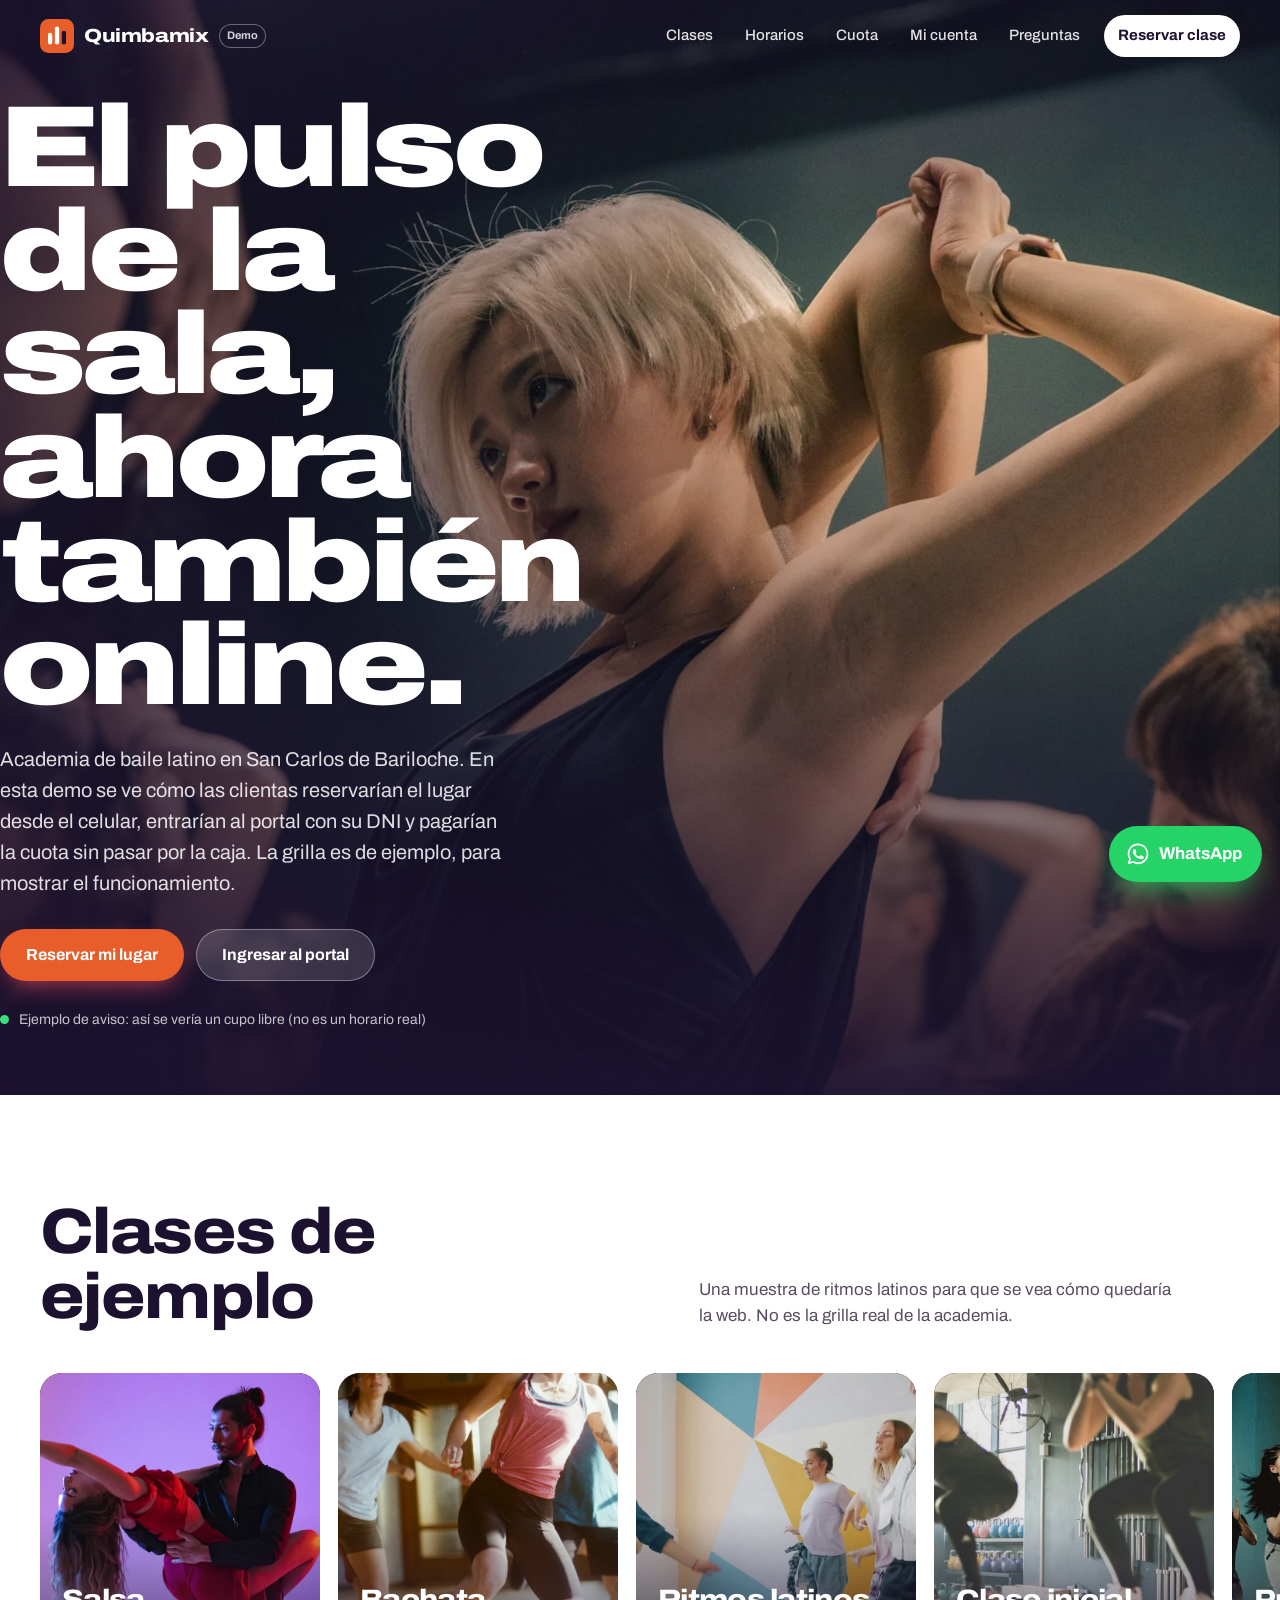
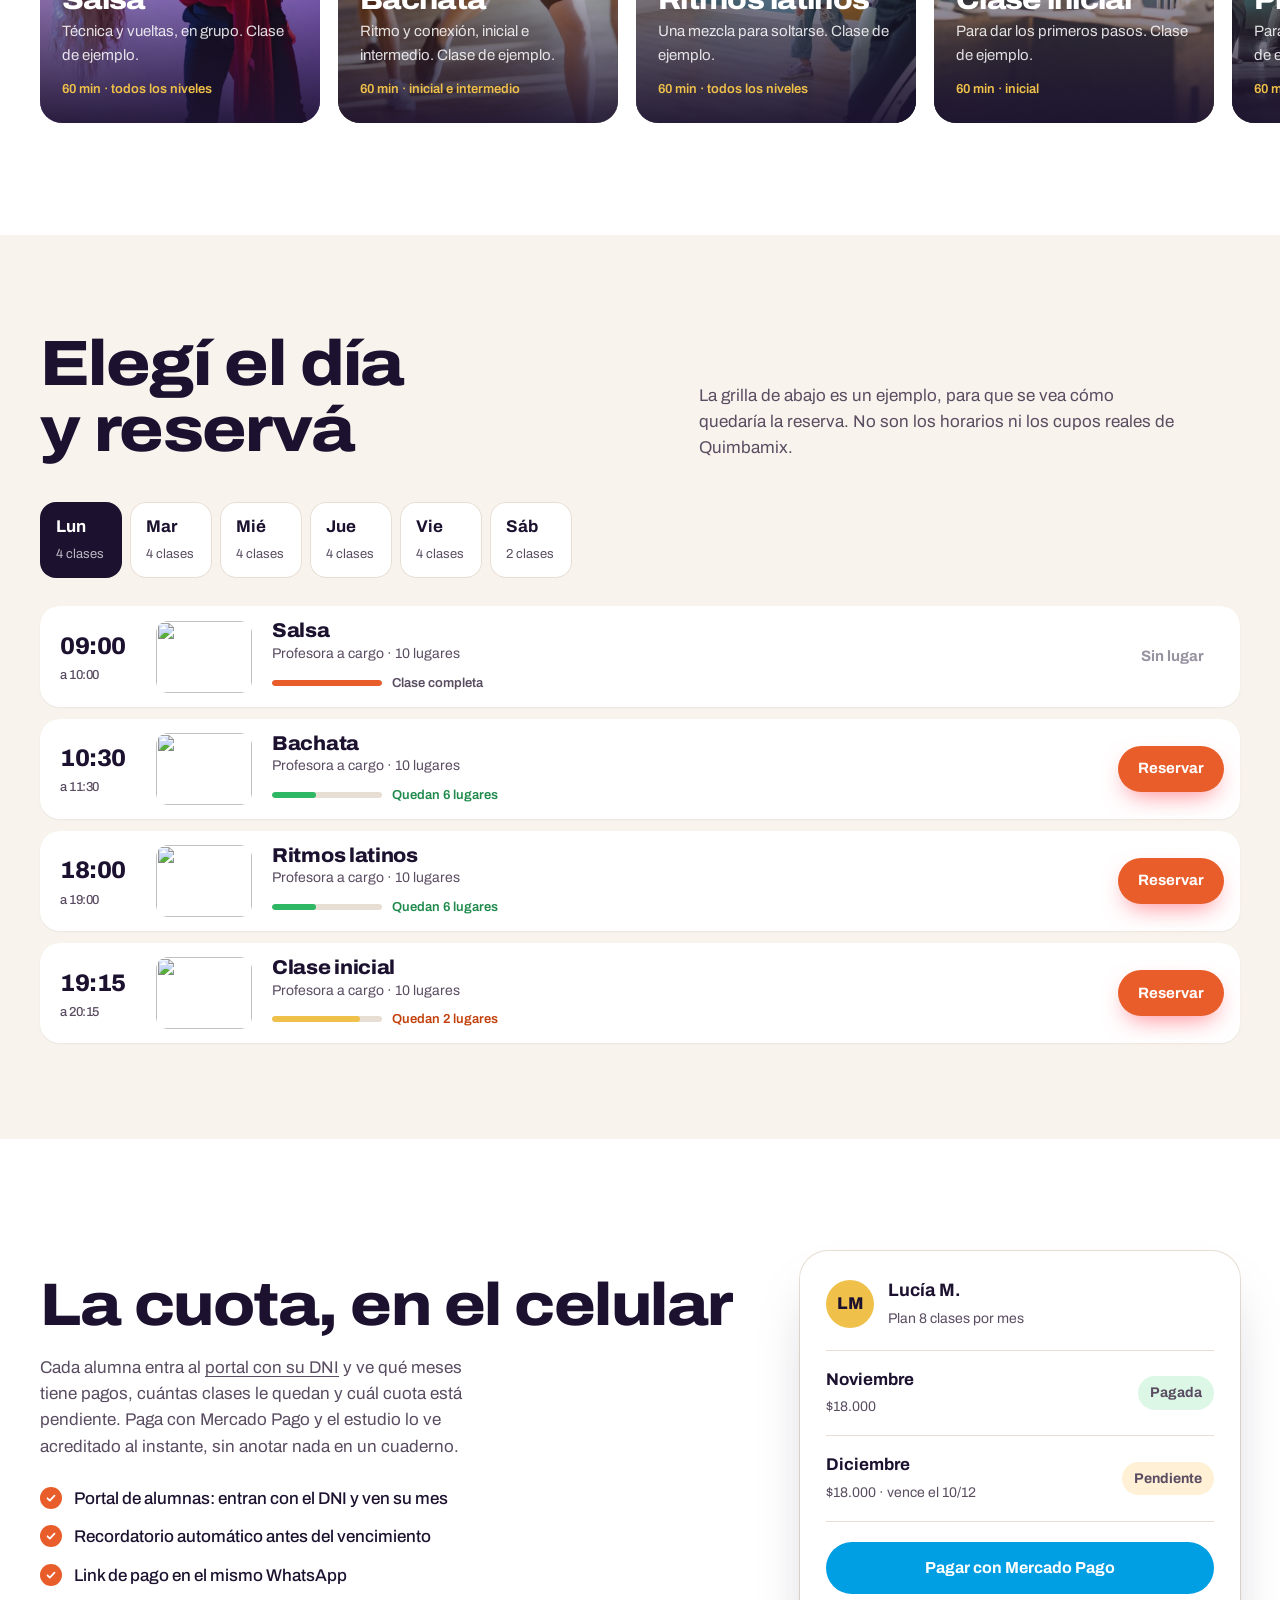
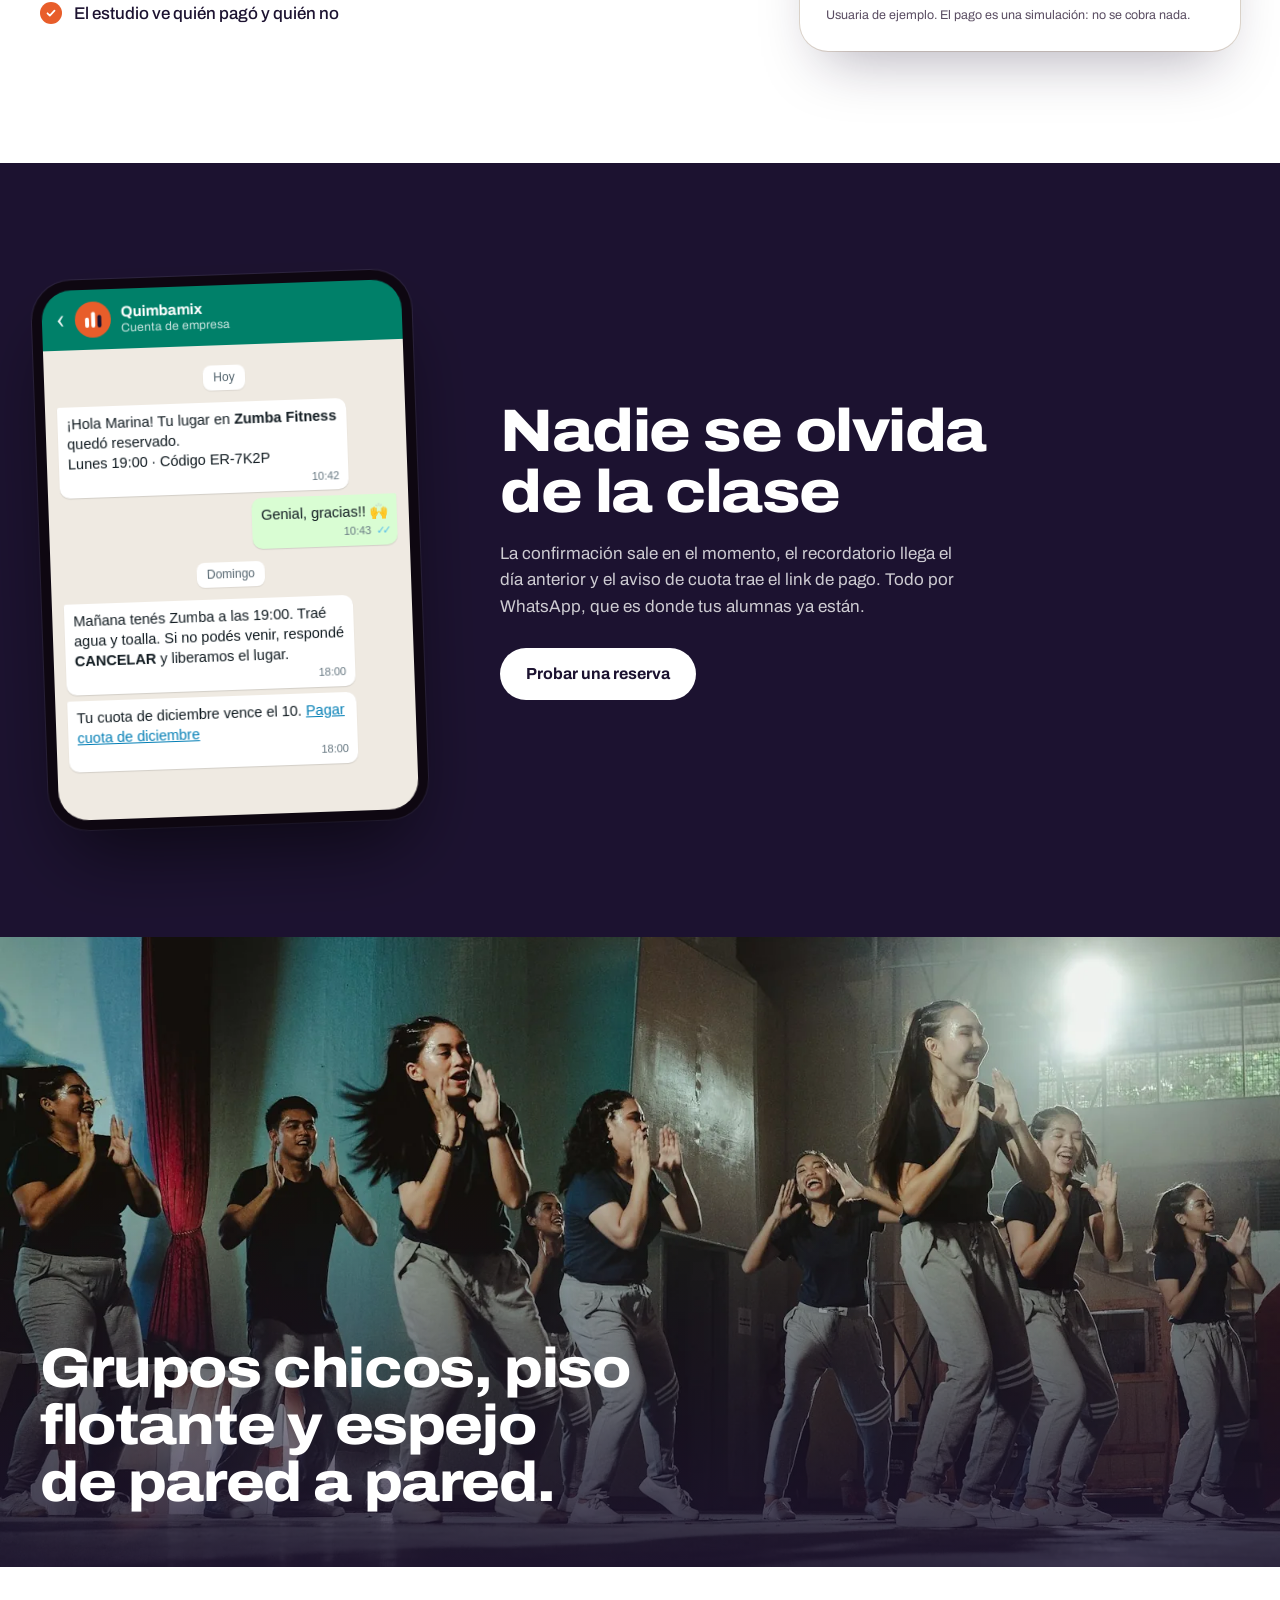
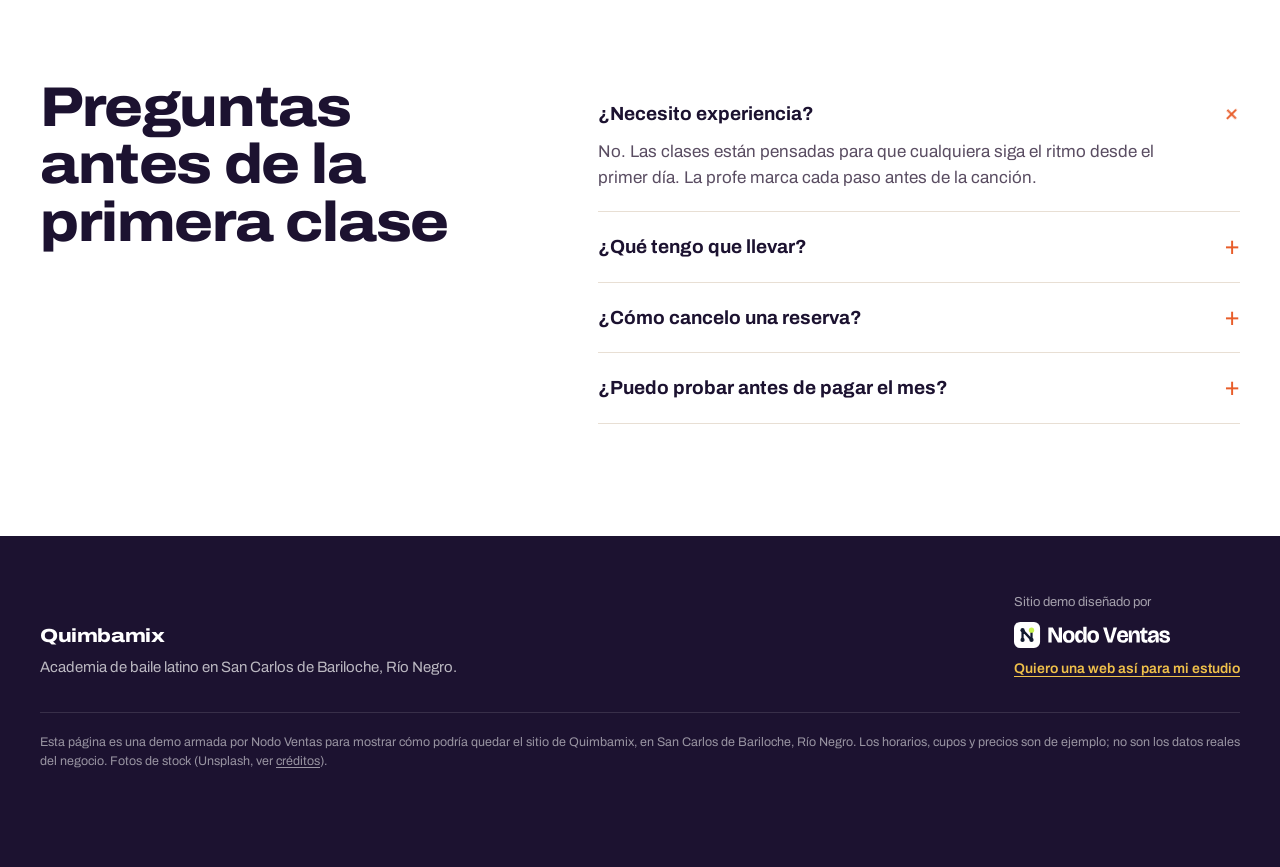
==== index.html @ 2cb9ac4b "Demo personalizada de Nodo Ventas: demo-quimbamix-bariloche" ====
<!DOCTYPE html>
<html lang="es-AR">
<head>
  <meta charset="utf-8">
  <meta name="viewport" content="width=device-width, initial-scale=1, viewport-fit=cover">
  <title>Quimbamix · San Carlos de Bariloche</title>
  <meta name="description" content="Demo de Nodo Ventas para Quimbamix, academia de baile latino en San Carlos de Bariloche: reserva desde el celular, portal y cuota. Horarios y precios de ejemplo.">
  <meta name="robots" content="noindex, nofollow">
  <meta name="theme-color" content="#1C1230">
  <link rel="icon" href="favicon.svg" type="image/svg+xml">
  <link rel="preconnect" href="https://fonts.googleapis.com">
  <link rel="preconnect" href="https://fonts.gstatic.com" crossorigin>
  <link href="https://fonts.googleapis.com/css2?family=Archivo:wdth,wght@62..125,400..900&display=swap" rel="stylesheet">
  <link rel="preload" as="image" href="img/hero.webp">
  <link rel="stylesheet" href="styles.css">
</head>
<body>
  <a class="skip" href="#contenido">Saltar al contenido</a>

  <header class="site-header" id="top">
    <div class="wrap header-inner">
      <a class="brand" href="#inicio" aria-label="Quimbamix, inicio">
        <svg class="brand-mark" viewBox="0 0 64 64" aria-hidden="true"><rect width="64" height="64" rx="16" fill="#E85D2A"/><rect x="15" y="26" width="8" height="22" rx="4" fill="#fff"/><rect x="28" y="14" width="8" height="34" rx="4" fill="#fff"/><rect x="41" y="22" width="8" height="26" rx="4" fill="#1C1230"/></svg>
        <span class="brand-name">Quimbamix</span>
      </a>
      <a class="demo-tag" href="oferta/" title="Sitio demo hecho por Nodo Ventas">Demo</a>
      <button class="menu-btn" type="button" aria-expanded="false" aria-controls="nav" aria-label="Abrir menú"><span></span><span></span></button>
      <nav class="nav" id="nav">
        <a href="#clases">Clases</a>
        <a href="#horarios">Horarios</a>
        <a href="#cuota">Cuota</a>
        <a href="mi-cuenta/">Mi cuenta</a>
        <a href="#preguntas">Preguntas</a>
        <a class="nav-cta" href="#horarios">Reservar clase</a>
      </nav>
    </div>
  </header>

  <main id="contenido">
    <section class="hero" id="inicio">
      <img class="hero-img" src="img/hero.webp" alt="Alumna bailando con los brazos en alto en una clase" width="1920" height="1280" fetchpriority="high">
      <div class="hero-shade" aria-hidden="true"></div>
      <div class="wrap hero-inner no-video">
        <div class="hero-copy">
        <h1 class="hero-title"><span>El pulso de la sala,</span> <span>ahora también online.</span></h1>
        <p class="hero-lead">Academia de baile latino en San Carlos de Bariloche. En esta demo se ve cómo las clientas reservarían el lugar desde el celular, entrarían al portal con su DNI y pagarían la cuota sin pasar por la caja. La grilla es de ejemplo, para mostrar el funcionamiento.</p>
        <div class="hero-actions">
          <a class="btn btn-coral" href="#horarios">Reservar mi lugar</a>
          <a class="btn btn-glass" href="mi-cuenta/">Ingresar al portal</a>
        </div>
        <p class="hero-meta"><span class="live-dot" aria-hidden="true"></span> Ejemplo de aviso: así se vería un cupo libre (no es un horario real)</p>
        </div>
      </div>
    </section>

    <section class="clases" id="clases" aria-labelledby="clases-title">
      <div class="wrap section-head">
        <h2 id="clases-title">Clases de ejemplo</h2>
        <p>Una muestra de ritmos latinos para que se vea cómo quedaría la web. No es la grilla real de la academia.</p>
      </div>
      <div class="rail" tabindex="0" aria-label="Clases del estudio">
        <article class="class-tile">
          <img src="img/clase-latino.webp" alt="Pareja bailando un ritmo latino" loading="lazy" width="1200" height="900">
          <div class="tile-copy"><h3>Salsa</h3><p>Técnica y vueltas, en grupo. Clase de ejemplo.</p><span class="tile-meta">60 min · todos los niveles</span></div>
        </article>
        <article class="class-tile">
          <img src="img/clase-zumba.webp" alt="Grupo bailando" loading="lazy" width="1200" height="900">
          <div class="tile-copy"><h3>Bachata</h3><p>Ritmo y conexión, inicial e intermedio. Clase de ejemplo.</p><span class="tile-meta">60 min · inicial e intermedio</span></div>
        </article>
        <article class="class-tile">
          <img src="img/clase-coreo.webp" alt="Grupo bailando una coreografía" loading="lazy" width="1200" height="900">
          <div class="tile-copy"><h3>Ritmos latinos</h3><p>Una mezcla para soltarse. Clase de ejemplo.</p><span class="tile-meta">60 min · todos los niveles</span></div>
        </article>
        <article class="class-tile">
          <img src="img/clase-funcional.webp" alt="Alumna en clase" loading="lazy" width="1200" height="900">
          <div class="tile-copy"><h3>Clase inicial</h3><p>Para dar los primeros pasos. Clase de ejemplo.</p><span class="tile-meta">60 min · inicial</span></div>
        </article>
        <article class="class-tile">
          <img src="img/grupo-hiphop.webp" alt="Grupo frente al espejo" loading="lazy" width="1200" height="900">
          <div class="tile-copy"><h3>Práctica grupal</h3><p>Para repasar lo de la semana. Clase de ejemplo.</p><span class="tile-meta">60 min · todos los niveles</span></div>
        </article>
        <article class="class-tile">
          <img src="img/clase-stretch.webp" alt="Alumna estirando" loading="lazy" width="1200" height="900">
          <div class="tile-copy"><h3>Estiramiento</h3><p>Cierre suave. Clase de ejemplo.</p><span class="tile-meta">45 min · todos los niveles</span></div>
        </article>
      </div>
    </section>

    <section class="horarios" id="horarios" aria-labelledby="horarios-title">
      <div class="wrap">
        <div class="section-head">
          <h2 id="horarios-title">Elegí el día y reservá</h2>
          <p>La grilla de abajo es un ejemplo, para que se vea cómo quedaría la reserva. No son los horarios ni los cupos reales de Quimbamix.</p>
        </div>
        <div class="days" role="tablist" aria-label="Día de la semana" id="days"></div>
        <div class="schedule" id="schedule" role="tabpanel" aria-live="polite"></div>
      </div>
    </section>

    <section class="cuota" id="cuota" aria-labelledby="cuota-title">
      <div class="wrap cuota-grid">
        <div class="cuota-copy">
          <h2 id="cuota-title">La cuota, en el celular</h2>
          <p>Cada alumna entra al <a href="mi-cuenta/">portal con su DNI</a> y ve qué meses tiene pagos, cuántas clases le quedan y cuál cuota está pendiente. Paga con Mercado Pago y el estudio lo ve acreditado al instante, sin anotar nada en un cuaderno.</p>
          <ul class="ticks">
            <li>Portal de alumnas: entran con el DNI y ven su mes</li>
            <li>Recordatorio automático antes del vencimiento</li>
            <li>Link de pago en el mismo WhatsApp</li>
            <li>El estudio ve quién pagó y quién no</li>
          </ul>
        </div>
        <div class="account" aria-label="Cuenta de alumna de ejemplo">
          <div class="account-head">
            <div class="avatar" aria-hidden="true">LM</div>
            <div><strong>Lucía M.</strong><span>Plan 8 clases por mes</span></div>
          </div>
          <div class="fee-row"><div><strong>Noviembre</strong><span>$18.000</span></div><span class="badge badge-ok">Pagada</span></div>
          <div class="fee-row" id="fee-dic"><div><strong>Diciembre</strong><span>$18.000 · vence el 10/12</span></div><span class="badge badge-pend" id="badge-dic">Pendiente</span></div>
          <button class="btn btn-mp" type="button" id="btn-mp">Pagar con Mercado Pago</button>
          <p class="fine-print">Usuaria de ejemplo. El pago es una simulación: no se cobra nada.</p>
        </div>
      </div>
    </section>

    <section class="avisos" aria-labelledby="avisos-title">
      <div class="wrap avisos-grid">
        <div class="phone" aria-hidden="true">
          <div class="wa-top"><span class="wa-back">‹</span><span class="wa-ava"><svg viewBox="0 0 64 64"><rect width="64" height="64" rx="32" fill="#E85D2A"/><rect x="18" y="28" width="7" height="18" rx="3.5" fill="#fff"/><rect x="29" y="18" width="7" height="28" rx="3.5" fill="#fff"/><rect x="40" y="24" width="7" height="22" rx="3.5" fill="#1C1230"/></svg></span><span class="wa-name"><b>Quimbamix</b><small>Cuenta de empresa</small></span></div>
          <div class="wa-body">
            <div class="wa-day">Hoy</div>
            <div class="bubble in"><p>¡Hola Marina! Tu lugar en <b>Zumba Fitness</b> quedó reservado.<br>Lunes 19:00 · Código ER-7K2P</p><time>10:42</time></div>
            <div class="bubble out"><p>Genial, gracias!! 🙌</p><time>10:43 <span class="ticks-blue">✓✓</span></time></div>
            <div class="wa-day">Domingo</div>
            <div class="bubble in"><p>Mañana tenés Zumba a las 19:00. Traé agua y toalla. Si no podés venir, respondé <b>CANCELAR</b> y liberamos el lugar.</p><time>18:00</time></div>
            <div class="bubble in"><p>Tu cuota de diciembre vence el 10. <span class="wa-link">Pagar cuota de diciembre</span></p><time>18:00</time></div>
          </div>
        </div>
        <div class="avisos-copy">
          <h2 id="avisos-title">Nadie se olvida de la clase</h2>
          <p>La confirmación sale en el momento, el recordatorio llega el día anterior y el aviso de cuota trae el link de pago. Todo por WhatsApp, que es donde tus alumnas ya están.</p>
          <a class="btn btn-ink" href="#horarios">Probar una reserva</a>
        </div>
      </div>
    </section>

    <section class="sala" aria-label="El estudio">
      <img src="img/grupo-hiphop.webp" alt="Grupo bailando una coreografía frente al espejo" loading="lazy" width="1600" height="1000">
      <div class="wrap sala-copy">
        <h2>Grupos chicos, piso flotante y espejo de pared a pared.</h2>
      </div>
    </section>

    <section class="faq" id="preguntas" aria-labelledby="faq-title">
      <div class="wrap faq-grid">
        <h2 id="faq-title">Preguntas antes de la primera clase</h2>
        <div>
          <details open><summary>¿Necesito experiencia?</summary><p>No. Las clases están pensadas para que cualquiera siga el ritmo desde el primer día. La profe marca cada paso antes de la canción.</p></details>
          <details><summary>¿Qué tengo que llevar?</summary><p>Zapatillas cómodas, ropa para moverte, agua y una toalla chica. Las colchonetas las pone el estudio.</p></details>
          <details><summary>¿Cómo cancelo una reserva?</summary><p>Respondé CANCELAR al WhatsApp de confirmación hasta 2 horas antes. El lugar se libera para otra alumna.</p></details>
          <details><summary>¿Puedo probar antes de pagar el mes?</summary><p>Sí, la primera clase es de prueba. Reservala como cualquier otra y avisanos que es tu primera vez.</p></details>
        </div>
      </div>
    </section>
  </main>

  <footer class="site-footer">
    <div class="wrap footer-grid">
      <div class="footer-brand">
        <span class="brand-name">Quimbamix</span>
        <p>Academia de baile latino en San Carlos de Bariloche, Río Negro.</p>
      </div>
      <div class="made-by">
        <span>Sitio demo diseñado por</span>
        <a href="oferta/" aria-label="Nodo Ventas, ver la oferta"><img src="img/nodo/nodo-ventas-logo-blanco.svg" alt="Nodo Ventas" width="150" height="25"></a>
        <a class="made-link" href="oferta/">Quiero una web así para mi estudio</a>
      </div>
    </div>
    <p class="wrap legal">Esta página es una demo armada por Nodo Ventas para mostrar cómo podría quedar el sitio de Quimbamix, en San Carlos de Bariloche, Río Negro. Los horarios, cupos y precios son de ejemplo; no son los datos reales del negocio. Fotos de stock (Unsplash, ver <a href="CREDITS.md">créditos</a>).</p>
  </footer>

  <a class="wa-float" href="https://wa.me/5491100000000?text=Hola%21%20Quiero%20reservar%20una%20clase%20de%20prueba" id="btn-wa" target="_blank" rel="noopener" aria-label="Escribir por WhatsApp">
    <svg viewBox="0 0 32 32" aria-hidden="true"><path fill="currentColor" d="M16 3C9 3 3.3 8.6 3.3 15.6c0 2.4.7 4.7 1.9 6.7L3 29l6.9-2.1c1.9 1 4 1.6 6.1 1.6 7 0 12.7-5.6 12.7-12.6S23 3 16 3zm0 23.2c-1.9 0-3.8-.5-5.4-1.5l-.4-.2-4.1 1.2 1.2-4-.3-.4a10.4 10.4 0 0 1-1.6-5.6C5.4 9.9 10.1 5.3 16 5.3s10.6 4.6 10.6 10.3S21.9 26.2 16 26.2zm5.8-7.7c-.3-.2-1.9-.9-2.2-1-.3-.1-.5-.2-.7.2-.2.3-.8 1-1 1.2-.2.2-.4.2-.7.1-.3-.2-1.3-.5-2.5-1.6-.9-.8-1.6-1.8-1.7-2.1-.2-.3 0-.5.1-.6l.5-.6c.2-.2.2-.3.3-.6.1-.2 0-.4 0-.6l-1-2.4c-.3-.6-.5-.5-.7-.5h-.6c-.2 0-.6.1-.9.4-.3.3-1.2 1.1-1.2 2.7s1.2 3.2 1.4 3.4c.2.2 2.4 3.6 5.8 5 2.9 1.1 3.4.9 4 .8.6-.1 1.9-.8 2.2-1.5.3-.8.3-1.4.2-1.5-.1-.2-.3-.3-.6-.4z"/></svg>
    <span>WhatsApp</span>
  </a>

  <div class="modal" id="modal-reserva" hidden>
    <div class="sheet" role="dialog" aria-modal="true" aria-labelledby="reserva-titulo">
      <button class="sheet-x" type="button" data-close aria-label="Cerrar">×</button>
      <div id="reserva-form">
        <h2 id="reserva-titulo">Reservar lugar</h2>
        <p class="class-resume" id="reserva-resumen"></p>
        <label for="nombre">Tu nombre</label>
        <input id="nombre" name="nombre" autocomplete="name" required placeholder="Marina López">
        <label for="whatsapp">Tu WhatsApp</label>
        <input id="whatsapp" name="whatsapp" inputmode="tel" autocomplete="tel" required placeholder="362 455-0000">
        <button class="btn btn-coral btn-block" type="button" id="btn-confirmar">Confirmar reserva</button>
        <p class="fine-print">Demo: los datos quedan solo en este celular y no se envía ningún mensaje.</p>
      </div>
      <div id="reserva-ok" hidden>
        <div class="ok-head">
          <span class="ok-check" aria-hidden="true"><svg viewBox="0 0 24 24"><path d="M5 12.5l4.2 4.2L19 7" fill="none" stroke="currentColor" stroke-width="2.6" stroke-linecap="round" stroke-linejoin="round"/></svg></span>
          <div><h2>Lugar reservado</h2><p class="class-resume" id="ok-resumen"></p></div>
        </div>
        <p class="wa-label">Este WhatsApp le llega a la alumna:</p>
        <div class="wa-mini">
          <div class="wa-top"><span class="wa-ava"><svg viewBox="0 0 64 64"><rect width="64" height="64" rx="32" fill="#E85D2A"/><rect x="18" y="28" width="7" height="18" rx="3.5" fill="#fff"/><rect x="29" y="18" width="7" height="28" rx="3.5" fill="#fff"/><rect x="40" y="24" width="7" height="22" rx="3.5" fill="#1C1230"/></svg></span><span class="wa-name"><b>Quimbamix</b><small>en línea</small></span></div>
          <div class="wa-body"><div class="bubble in" id="ok-wa"></div></div>
        </div>
        <button class="btn btn-ink btn-block" type="button" data-close>Listo</button>
      </div>
    </div>
  </div>

  <div class="modal" id="modal-pago" hidden>
    <div class="sheet" role="dialog" aria-modal="true" aria-labelledby="pago-titulo">
      <button class="sheet-x" type="button" data-close aria-label="Cerrar">×</button>
      <div id="pago-form">
        <h2 id="pago-titulo">Cuota de diciembre</h2>
        <p class="pay-amount">$18.000</p>
        <p class="class-resume">Plan 8 clases · Quimbamix</p>
        <fieldset class="pay-methods">
          <legend>Medio de pago</legend>
          <label><input type="radio" name="pm" checked> Dinero en cuenta de Mercado Pago</label>
          <label><input type="radio" name="pm"> Tarjeta de débito o crédito</label>
        </fieldset>
        <button class="btn btn-mp btn-block" type="button" id="btn-pagar">Pagar $18.000</button>
        <p class="fine-print">Simulación de demo: no se abre un checkout real ni se cobra nada.</p>
      </div>
      <div id="pago-ok" hidden>
        <div class="ok-head">
          <span class="ok-check" aria-hidden="true"><svg viewBox="0 0 24 24"><path d="M5 12.5l4.2 4.2L19 7" fill="none" stroke="currentColor" stroke-width="2.6" stroke-linecap="round" stroke-linejoin="round"/></svg></span>
          <div><h2>Pago aprobado</h2><p class="class-resume">Diciembre quedó acreditado en tu cuenta.</p></div>
        </div>
        <button class="btn btn-ink btn-block" type="button" data-close>Volver</button>
      </div>
    </div>
  </div>

  <script src="app.js"></script>
</body>
</html>
---- styles.css ----
:root {
  --plum: #1C1230;
  --plum-2: #2C1A48;
  --coral: #E85D2A;
  --coral-ink: #C94A1C;
  --amber: #F0C14A;
  --paper: #FFFFFF;
  --mist: #F8F3EC;
  --ink: #1C1230;
  --ink-soft: #5A4D62;
  --line: #E8DFD4;
  --mp: #009EE3;
  --wa: #25D366;
  --font: "Archivo", "Helvetica Neue", Arial, sans-serif;
  --max: 1200px;
  --ease: cubic-bezier(.16, 1, .3, 1);
}
*, *::before, *::after { box-sizing: border-box; }
html { scroll-behavior: smooth; -webkit-text-size-adjust: 100%; }
@media (prefers-reduced-motion: reduce) { html { scroll-behavior: auto; } *, *::before, *::after { animation: none !important; transition: none !important; } }
body { margin: 0; background: var(--paper); color: var(--ink); font-family: var(--font); font-size: 17px; line-height: 1.55; -webkit-font-smoothing: antialiased; font-variation-settings: "wdth" 100; }
::selection { background: var(--coral); color: #fff; }
img { max-width: 100%; display: block; }
a { color: inherit; text-underline-offset: .18em; }
button, input { font: inherit; color: inherit; }
button { cursor: pointer; }
:focus-visible { outline: 3px solid var(--amber); outline-offset: 3px; border-radius: 6px; }
h1, h2, h3 { margin: 0; line-height: 1.02; letter-spacing: -0.025em; font-weight: 800; font-stretch: 112%; font-variation-settings: "wdth" 112; text-wrap: balance; }
p { margin: 0; }
.wrap { width: min(var(--max), calc(100% - 40px)); margin-inline: auto; }
.skip { position: absolute; left: 12px; top: -48px; z-index: 100; background: var(--amber); color: var(--ink); padding: 8px 12px; border-radius: 8px; }
.skip:focus { top: 12px; }

/* header */
.site-header { position: fixed; inset: 0 0 auto; z-index: 40; color: #fff; transition: background .4s var(--ease), box-shadow .4s var(--ease); }
.site-header.solid { background: rgba(36, 16, 43, .92); backdrop-filter: saturate(1.4) blur(14px); box-shadow: 0 1px 0 rgba(255,255,255,.08); }
.header-inner { display: flex; align-items: center; justify-content: space-between; min-height: 72px; gap: 16px; }
.brand { display: inline-flex; align-items: center; gap: 10px; text-decoration: none; }
.brand-mark { width: 34px; height: 34px; }
.brand-name { font-weight: 800; font-size: 19px; letter-spacing: -0.02em; font-variation-settings: "wdth" 118; }
.nav { display: flex; align-items: center; gap: 4px; }
.nav a { text-decoration: none; font-size: 15px; font-weight: 500; padding: 9px 14px; border-radius: 999px; opacity: .88; transition: background .2s, opacity .2s; }
.nav a:hover { opacity: 1; background: rgba(255,255,255,.1); }
.nav .nav-cta { background: #fff; color: var(--plum); font-weight: 700; opacity: 1; margin-left: 6px; }
.nav .nav-cta:hover { background: var(--amber); }
.menu-btn { display: none; width: 44px; height: 44px; border: 0; border-radius: 12px; background: rgba(255,255,255,.12); position: relative; }
.menu-btn span { position: absolute; left: 13px; right: 13px; height: 2px; background: #fff; border-radius: 2px; transition: transform .3s var(--ease); }
.menu-btn span:first-child { top: 17px; } .menu-btn span:last-child { top: 25px; }
.menu-btn[aria-expanded="true"] span:first-child { transform: translateY(4px) rotate(45deg); }
.menu-btn[aria-expanded="true"] span:last-child { transform: translateY(-4px) rotate(-45deg); }
@media (max-width: 860px) {
  .menu-btn { display: block; }
  .nav { position: absolute; top: 72px; left: 12px; right: 12px; flex-direction: column; align-items: stretch; padding: 10px; border-radius: 18px; background: var(--plum); box-shadow: 0 24px 48px rgba(0,0,0,.35); opacity: 0; transform: translateY(-8px); pointer-events: none; transition: opacity .25s var(--ease), transform .25s var(--ease); }
  .nav.open { opacity: 1; transform: none; pointer-events: auto; }
  .nav a { padding: 14px 16px; font-size: 17px; }
  .nav .nav-cta { margin: 6px 0 0; text-align: center; }
}

/* buttons */
.btn { display: inline-flex; align-items: center; justify-content: center; gap: 8px; min-height: 52px; padding: 0 26px; border-radius: 999px; border: 0; font-weight: 700; font-size: 16px; text-decoration: none; transition: transform .2s var(--ease), background .2s, box-shadow .2s; }
.btn:active { transform: scale(.97); }
.btn-coral { background: var(--coral); color: #fff; box-shadow: 0 10px 24px -8px rgba(255,77,94,.7); }
.btn-coral:hover { background: var(--coral-ink); }
.btn-glass { background: rgba(255,255,255,.14); color: #fff; backdrop-filter: blur(8px); box-shadow: inset 0 0 0 1px rgba(255,255,255,.35); }
.btn-glass:hover { background: rgba(255,255,255,.24); }
.btn-ink { background: var(--plum); color: #fff; }
.btn-ink:hover { background: var(--plum-2); }
.btn-mp { background: var(--mp); color: #fff; }
.btn-mp:hover { background: #0088c4; }
.btn-ghost { background: transparent; box-shadow: inset 0 0 0 1.5px var(--line); color: var(--ink); }
.btn-block { width: 100%; }
.btn[disabled] { opacity: .45; cursor: not-allowed; box-shadow: none; }

/* hero */
.hero { position: relative; min-height: 100svh; display: flex; align-items: flex-end; color: #fff; overflow: hidden; background: var(--plum); }
.hero-img { position: absolute; inset: 0; width: 100%; height: 100%; object-fit: cover; object-position: 62% 30%; transform: scale(1.06); animation: settle 1.8s var(--ease) forwards; }
.hero-shade { position: absolute; inset: 0; background: linear-gradient(180deg, rgba(28, 18, 48,.55) 0%, rgba(28, 18, 48,0) 28%, rgba(28, 18, 48,.2) 50%, rgba(28, 18, 48,.94) 100%), linear-gradient(90deg, rgba(28, 18, 48,.7) 0%, rgba(28, 18, 48,0) 65%); }
.hero-inner { position: relative; padding: 96px 0 64px; display: grid; grid-template-columns: 1.15fr minmax(260px, 360px); gap: 40px; align-items: end; width: 100%; }
.hero-video { width: min(100%, 360px); aspect-ratio: 9 / 16; justify-self: end; border-radius: 22px; overflow: hidden; background: #000; box-shadow: 0 28px 60px -18px rgba(0,0,0,.7), 0 0 0 1px rgba(255,255,255,.14); }
.hero-video video { width: 100%; height: 100%; display: block; object-fit: contain; background: #000; }
.hero-copy { min-width: 0; }
.hero-title { font-size: clamp(50px, 9vw, 124px); line-height: .9; letter-spacing: -0.035em; font-weight: 900; font-variation-settings: "wdth" 125; max-width: 11ch; }
.hero-title span { display: inline-block; opacity: 0; transform: translateY(.35em); animation: rise .9s var(--ease) forwards; }
.hero-title span:nth-child(2) { animation-delay: .12s; }
.hero-title span:nth-child(3) { animation-delay: .24s; color: var(--amber); }
.hero-lead { max-width: 46ch; margin-top: 26px; font-size: clamp(17px, 1.6vw, 20px); color: rgba(255,255,255,.86); }
.hero-actions { display: flex; flex-wrap: wrap; gap: 12px; margin-top: 30px; }
.hero-meta { display: flex; align-items: center; gap: 10px; margin-top: 28px; font-size: 14px; color: rgba(255,255,255,.75); }
.live-dot { width: 9px; height: 9px; border-radius: 50%; background: #3BE07A; box-shadow: 0 0 0 0 rgba(59,224,122,.6); animation: pulse 2s infinite; }
@keyframes settle { to { transform: scale(1); } }
@keyframes rise { to { opacity: 1; transform: none; } }
@keyframes pulse { 70% { box-shadow: 0 0 0 10px rgba(59,224,122,0); } 100% { box-shadow: 0 0 0 0 rgba(59,224,122,0); } }

/* sections */
section { scroll-margin-top: 72px; }
.section-head { display: grid; grid-template-columns: 1.1fr 1fr; gap: 24px 64px; align-items: end; margin-bottom: 40px; }
.section-head h2 { font-size: clamp(36px, 5vw, 64px); }
.section-head p { color: var(--ink-soft); max-width: 48ch; }
@media (max-width: 860px) { .section-head { grid-template-columns: 1fr; margin-bottom: 28px; } }

.clases { padding: 104px 0 88px; }
.rail { display: grid; grid-auto-flow: column; grid-auto-columns: minmax(280px, 31%); gap: 18px; overflow-x: auto; scroll-snap-type: x mandatory; padding: 4px max(20px, calc((100% - var(--max)) / 2)) 24px; scroll-padding-inline: max(20px, calc((100% - var(--max)) / 2)); scrollbar-width: thin; scrollbar-color: var(--coral) var(--mist); }
.rail::-webkit-scrollbar { height: 6px; } .rail::-webkit-scrollbar-thumb { background: var(--coral); border-radius: 6px; } .rail::-webkit-scrollbar-track { background: var(--mist); }
@media (max-width: 860px) { .rail { grid-auto-columns: 78%; } }
.class-tile { position: relative; scroll-snap-align: start; border-radius: 22px; overflow: hidden; aspect-ratio: 4 / 5; background: var(--plum); color: #fff; isolation: isolate; }
.class-tile img { position: absolute; inset: 0; width: 100%; height: 100%; object-fit: cover; transition: transform .8s var(--ease); z-index: -1; }
.class-tile::after { content: ""; position: absolute; inset: 0; z-index: -1; background: linear-gradient(180deg, rgba(28, 18, 48,0) 40%, rgba(28, 18, 48,.92) 100%); }
.class-tile:hover img { transform: scale(1.05); }
.tile-copy { position: absolute; inset: auto 0 0; padding: 22px; }
.tile-copy h3 { font-size: 28px; }
.tile-copy p { margin-top: 6px; color: rgba(255,255,255,.85); font-size: 15px; }
.tile-meta { display: inline-block; margin-top: 12px; font-size: 13px; font-weight: 600; color: var(--amber); }

/* horarios */
.horarios { padding: 96px 0; background: var(--mist); }
.days { display: flex; gap: 8px; overflow-x: auto; padding-bottom: 6px; margin-bottom: 22px; scrollbar-width: none; }
.days::-webkit-scrollbar { display: none; }
.day { flex: 0 0 auto; min-width: 82px; padding: 12px 16px; border-radius: 16px; border: 0; background: #fff; color: var(--ink); text-align: left; box-shadow: inset 0 0 0 1px var(--line); transition: background .2s, color .2s; }
.day b { display: block; font-size: 17px; }
.day small { color: var(--ink-soft); font-size: 13px; }
.day[aria-selected="true"] { background: var(--plum); color: #fff; box-shadow: none; }
.day[aria-selected="true"] small { color: rgba(255,255,255,.7); }
.schedule { display: grid; gap: 12px; }
.slot { display: grid; grid-template-columns: 76px 96px 1fr auto; align-items: center; gap: 20px; padding: 14px 16px 14px 20px; border-radius: 20px; background: #fff; box-shadow: 0 1px 2px rgba(28, 18, 48,.06); animation: rise .5s var(--ease) both; opacity: 0; transform: translateY(8px); }
.slot:nth-child(2) { animation-delay: .05s; } .slot:nth-child(3) { animation-delay: .1s; }
.slot-time { font-size: 24px; font-weight: 800; font-variant-numeric: tabular-nums; letter-spacing: -0.02em; }
.slot-time small { display: block; font-size: 13px; font-weight: 500; color: var(--ink-soft); }
.slot img { width: 96px; height: 72px; object-fit: cover; border-radius: 12px; }
.slot h3 { font-size: 20px; letter-spacing: -0.015em; font-variation-settings: "wdth" 105; }
.slot-sub { color: var(--ink-soft); font-size: 14px; margin-top: 2px; }
.spots { display: flex; align-items: center; gap: 10px; margin-top: 8px; font-size: 13px; font-weight: 600; }
.bar { width: 110px; height: 6px; border-radius: 6px; background: var(--line); overflow: hidden; }
.bar i { display: block; height: 100%; background: var(--coral); border-radius: 6px; }
.spots.ok { color: #1F8A4C; } .spots.ok .bar i { background: #2EB866; }
.spots.warn { color: #C2410C; } .spots.warn .bar i { background: var(--amber); }
.spots.full { color: var(--ink-soft); }
.slot .btn { min-height: 46px; padding: 0 20px; font-size: 15px; }
@media (max-width: 720px) {
  .slot { grid-template-columns: 64px 1fr; grid-template-areas: "time info" "btn btn"; gap: 12px 14px; padding: 16px; }
  .slot img { display: none; }
  .slot-time { grid-area: time; font-size: 21px; }
  .slot-info { grid-area: info; }
  .slot .btn { grid-area: btn; width: 100%; }
}

/* cuota */
.cuota { padding: 112px 0; }
.cuota-grid { display: grid; grid-template-columns: 1fr minmax(320px, 440px); gap: 64px; align-items: center; }
.cuota-copy h2, .avisos-copy h2 { font-size: clamp(36px, 5vw, 60px); }
.cuota-copy > p, .avisos-copy > p { margin-top: 18px; color: var(--ink-soft); max-width: 46ch; }
.ticks { list-style: none; padding: 0; margin: 26px 0 0; display: grid; gap: 12px; }
.ticks li { display: flex; gap: 12px; align-items: flex-start; font-weight: 500; }
.ticks li::before { content: ""; flex: 0 0 22px; height: 22px; border-radius: 50%; background: var(--coral) url("data:image/svg+xml,%3Csvg xmlns='http://www.w3.org/2000/svg' viewBox='0 0 24 24'%3E%3Cpath d='M6 12.5l4 4L18 8' fill='none' stroke='white' stroke-width='3' stroke-linecap='round' stroke-linejoin='round'/%3E%3C/svg%3E") center/14px no-repeat; margin-top: 1px; }
.account { background: #fff; border-radius: 28px; padding: 26px; box-shadow: 0 30px 60px -24px rgba(28, 18, 48,.35), 0 0 0 1px var(--line); }
.account-head { display: flex; gap: 14px; align-items: center; padding-bottom: 18px; border-bottom: 1px solid var(--line); }
.account-head strong { display: block; font-size: 18px; } .account-head span { color: var(--ink-soft); font-size: 14px; }
.avatar { width: 48px; height: 48px; border-radius: 50%; display: grid; place-items: center; background: var(--amber); color: var(--plum); font-weight: 800; }
.fee-row { display: flex; justify-content: space-between; align-items: center; padding: 16px 0; border-bottom: 1px solid var(--line); }
.fee-row strong { display: block; } .fee-row span { color: var(--ink-soft); font-size: 14px; }
.badge { font-size: 13px; font-weight: 700; padding: 6px 12px; border-radius: 999px; }
.badge-ok { background: #DDF7E6; color: #136C38; }
.badge-pend { background: #FFF0D6; color: #9A4A00; }
.account .btn-mp { width: 100%; margin-top: 20px; }
.fine-print { font-size: 12.5px; color: var(--ink-soft); margin-top: 12px; }
@media (max-width: 860px) { .cuota-grid { grid-template-columns: 1fr; gap: 40px; } .cuota { padding: 80px 0; } }

/* avisos */
.avisos { padding: 112px 0; background: var(--plum); color: #fff; overflow: hidden; }
.avisos-grid { display: grid; grid-template-columns: minmax(300px, 380px) 1fr; gap: 80px; align-items: center; }
.avisos-copy > p { color: rgba(255,255,255,.78); }
.avisos-copy .btn { margin-top: 28px; background: #fff; color: var(--plum); }
.phone { border-radius: 40px; padding: 10px; background: #0E0711; box-shadow: 0 40px 80px -20px rgba(0,0,0,.6), 0 0 0 1px rgba(255,255,255,.08); transform: rotate(-2deg); }
.phone .wa-top { border-radius: 30px 30px 0 0; }
.phone .wa-body { border-radius: 0 0 30px 30px; min-height: 470px; }
@media (max-width: 860px) { .avisos-grid { grid-template-columns: 1fr; gap: 48px; } .phone { transform: none; max-width: 380px; } .avisos { padding: 80px 0; } }

/* whatsapp look */
.wa-top { display: flex; align-items: center; gap: 10px; padding: 12px 14px; background: #008069; color: #fff; }
.wa-back { font-size: 26px; line-height: 1; opacity: .9; }
.wa-ava { width: 36px; height: 36px; flex: 0 0 36px; } .wa-ava svg { width: 100%; height: 100%; }
.wa-name { display: flex; flex-direction: column; line-height: 1.2; } .wa-name b { font-size: 15px; } .wa-name small { font-size: 12px; opacity: .8; }
.wa-body { background: #EFEAE2; padding: 14px 12px 18px; display: flex; flex-direction: column; gap: 6px; color: #111B21; font-family: -apple-system, "Segoe UI", Roboto, Helvetica, Arial, sans-serif; font-size: 14.5px; line-height: 1.4; }
.wa-day { align-self: center; background: #fff; color: #54656F; font-size: 12px; padding: 4px 10px; border-radius: 8px; margin: 6px 0; box-shadow: 0 1px 1px rgba(0,0,0,.08); }
.bubble { max-width: 86%; padding: 7px 9px 6px; border-radius: 10px; box-shadow: 0 1px 1px rgba(0,0,0,.12); position: relative; }
.bubble.in { align-self: flex-start; background: #fff; border-top-left-radius: 2px; }
.bubble.out { align-self: flex-end; background: #D9FDD3; border-top-right-radius: 2px; }
.bubble time { display: block; text-align: right; font-size: 11px; color: #667781; margin-top: 2px; }
.ticks-blue { color: #53BDEB; letter-spacing: -3px; margin-left: 2px; }
.wa-link { color: #027EB5; text-decoration: underline; }

/* sala */
.sala { position: relative; min-height: 70vh; display: flex; align-items: flex-end; color: #fff; }
.sala img { position: absolute; inset: 0; width: 100%; height: 100%; object-fit: cover; }
.sala::before { content: ""; position: absolute; inset: 0; z-index: 1; background: linear-gradient(0deg, rgba(28, 18, 48,.85), rgba(28, 18, 48,0) 60%); }
.sala-copy { position: relative; z-index: 2; padding-bottom: 56px; }
.sala-copy h2 { font-size: clamp(30px, 4.4vw, 56px); max-width: 18ch; }

/* faq */
.faq { padding: 112px 0; }
.faq-grid { display: grid; grid-template-columns: 1fr 1.3fr; gap: 64px; }
.faq h2 { font-size: clamp(34px, 4.5vw, 56px); }
details { border-bottom: 1px solid var(--line); padding: 20px 0; }
summary { cursor: pointer; font-weight: 700; font-size: 19px; list-style: none; display: flex; justify-content: space-between; gap: 16px; }
summary::-webkit-details-marker { display: none; }
summary::after { content: "+"; font-weight: 400; font-size: 26px; line-height: 1; color: var(--coral); transition: transform .3s var(--ease); }
details[open] summary::after { transform: rotate(45deg); }
details p { margin-top: 10px; color: var(--ink-soft); max-width: 60ch; }
@media (max-width: 860px) { .faq-grid { grid-template-columns: 1fr; gap: 24px; } .faq { padding: 80px 0; } }

/* footer */
.site-footer { background: var(--plum); color: #fff; padding: 56px 0 96px; }
.footer-grid { display: flex; flex-wrap: wrap; justify-content: space-between; gap: 32px; align-items: flex-end; padding-bottom: 32px; border-bottom: 1px solid rgba(255,255,255,.12); }
.footer-brand p { color: rgba(255,255,255,.7); margin-top: 6px; font-size: 15px; }
.made-by { display: grid; gap: 10px; justify-items: start; }
.made-by > span { font-size: 13px; color: rgba(255,255,255,.6); }
.made-by img { height: 26px; width: auto; }
.made-link { font-size: 14px; font-weight: 600; color: var(--amber); }
.legal { font-size: 12.5px; color: rgba(255,255,255,.55); margin-top: 20px; }

/* floating */
.wa-float { position: fixed; right: 18px; bottom: 18px; z-index: 50; display: inline-flex; align-items: center; gap: 8px; height: 56px; padding: 0 20px 0 16px; border-radius: 999px; background: var(--wa); color: #fff; font-weight: 700; text-decoration: none; box-shadow: 0 14px 30px -10px rgba(37,211,102,.8); transition: transform .2s var(--ease); }
.wa-float:hover { transform: translateY(-2px); }
.wa-float svg { width: 26px; height: 26px; }
.demo-chip { position: fixed; left: 14px; bottom: 18px; z-index: 50; font-size: 12px; font-weight: 600; text-decoration: none; padding: 7px 12px; border-radius: 999px; background: rgba(28, 18, 48,.78); color: rgba(255,255,255,.9); backdrop-filter: blur(8px); box-shadow: inset 0 0 0 1px rgba(255,255,255,.18); }
@media (max-width: 520px) { .wa-float span { display: none; } .wa-float { padding: 0; width: 56px; justify-content: center; } }

/* modal */
.modal { position: fixed; inset: 0; z-index: 80; display: grid; place-items: end center; background: rgba(20,8,24,.55); backdrop-filter: blur(4px); padding: 0; }
@media (min-width: 640px) { .modal { place-items: center; padding: 24px; } }
.modal[hidden] { display: none; }
.sheet { position: relative; width: min(460px, 100%); max-height: 92svh; overflow: auto; background: #fff; color: var(--ink); border-radius: 26px 26px 0 0; padding: 30px 24px 26px; animation: sheet .45s var(--ease); }
@media (min-width: 640px) { .sheet { border-radius: 26px; } }
@keyframes sheet { from { transform: translateY(40px); opacity: 0; } }
.sheet h2 { font-size: 28px; }
.sheet-x { position: absolute; right: 14px; top: 14px; width: 38px; height: 38px; border-radius: 50%; border: 0; background: var(--mist); font-size: 22px; line-height: 1; }
.class-resume { color: var(--ink-soft); margin-top: 6px; }
.sheet label { display: block; font-weight: 600; font-size: 14px; margin: 18px 0 6px; }
.sheet input:not([type="radio"]) { width: 100%; height: 52px; border-radius: 14px; border: 1.5px solid var(--line); padding: 0 16px; font-size: 16px; background: #fff; }
.sheet input:focus { outline: none; border-color: var(--coral); box-shadow: 0 0 0 4px rgba(255,77,94,.15); }
.sheet .btn-block { margin-top: 22px; }
.ok-head { display: flex; gap: 14px; align-items: center; }
.ok-check { width: 52px; height: 52px; flex: 0 0 52px; border-radius: 50%; background: #2EB866; color: #fff; display: grid; place-items: center; animation: pop .5s var(--ease); }
.ok-check svg { width: 28px; height: 28px; }
@keyframes pop { from { transform: scale(.4); opacity: 0; } }
.wa-label { margin: 22px 0 8px; font-size: 13px; font-weight: 600; color: var(--ink-soft); }
.wa-mini { border-radius: 18px; overflow: hidden; box-shadow: 0 0 0 1px var(--line); }
.wa-mini .wa-body { min-height: 0; }
.wa-mini .bubble { animation: rise .5s .25s var(--ease) both; opacity: 0; transform: translateY(8px); }
.pay-amount { font-size: 44px; font-weight: 800; letter-spacing: -0.03em; margin-top: 10px; font-variant-numeric: tabular-nums; }
.pay-methods { border: 0; padding: 0; margin: 18px 0 0; display: grid; gap: 8px; }
.pay-methods legend { font-weight: 600; font-size: 14px; margin-bottom: 8px; }
.pay-methods label { margin: 0; display: flex; gap: 10px; align-items: center; padding: 14px; border-radius: 14px; box-shadow: inset 0 0 0 1.5px var(--line); font-weight: 500; }
.pay-methods label:has(input:checked) { box-shadow: inset 0 0 0 2px var(--mp); }
.pay-methods input { accent-color: var(--mp); }
.btn.loading { pointer-events: none; opacity: .8; }
.btn.loading::after { content: ""; width: 16px; height: 16px; border-radius: 50%; border: 2px solid rgba(255,255,255,.5); border-top-color: #fff; animation: spin .7s linear infinite; }
@keyframes spin { to { transform: rotate(360deg); } }

.demo-tag { margin-right: auto; margin-left: -6px; font-size: 11px; font-weight: 700; letter-spacing: .02em; text-decoration: none; padding: 3px 8px; border-radius: 999px; color: rgba(255,255,255,.8); box-shadow: inset 0 0 0 1px rgba(255,255,255,.35); }
.demo-tag:hover { color: #fff; box-shadow: inset 0 0 0 1px #fff; }
@media (max-width: 900px) {
  .hero { min-height: 0; align-items: stretch; overflow: hidden; }
  .hero-inner { grid-template-columns: 1fr; justify-items: center; padding: 88px 0 48px; gap: 28px; }
  .hero-video { width: min(100%, calc(68svh * 9 / 16), 380px); justify-self: center; }
  .hero-copy { width: 100%; }
}
@media (max-width: 600px) { .hero-img { object-position: 58% 18%; } }

.hero-inner.no-video { grid-template-columns: minmax(0, 34rem); }
@media (max-width: 860px) { .hero-inner.no-video { grid-template-columns: 1fr; } }
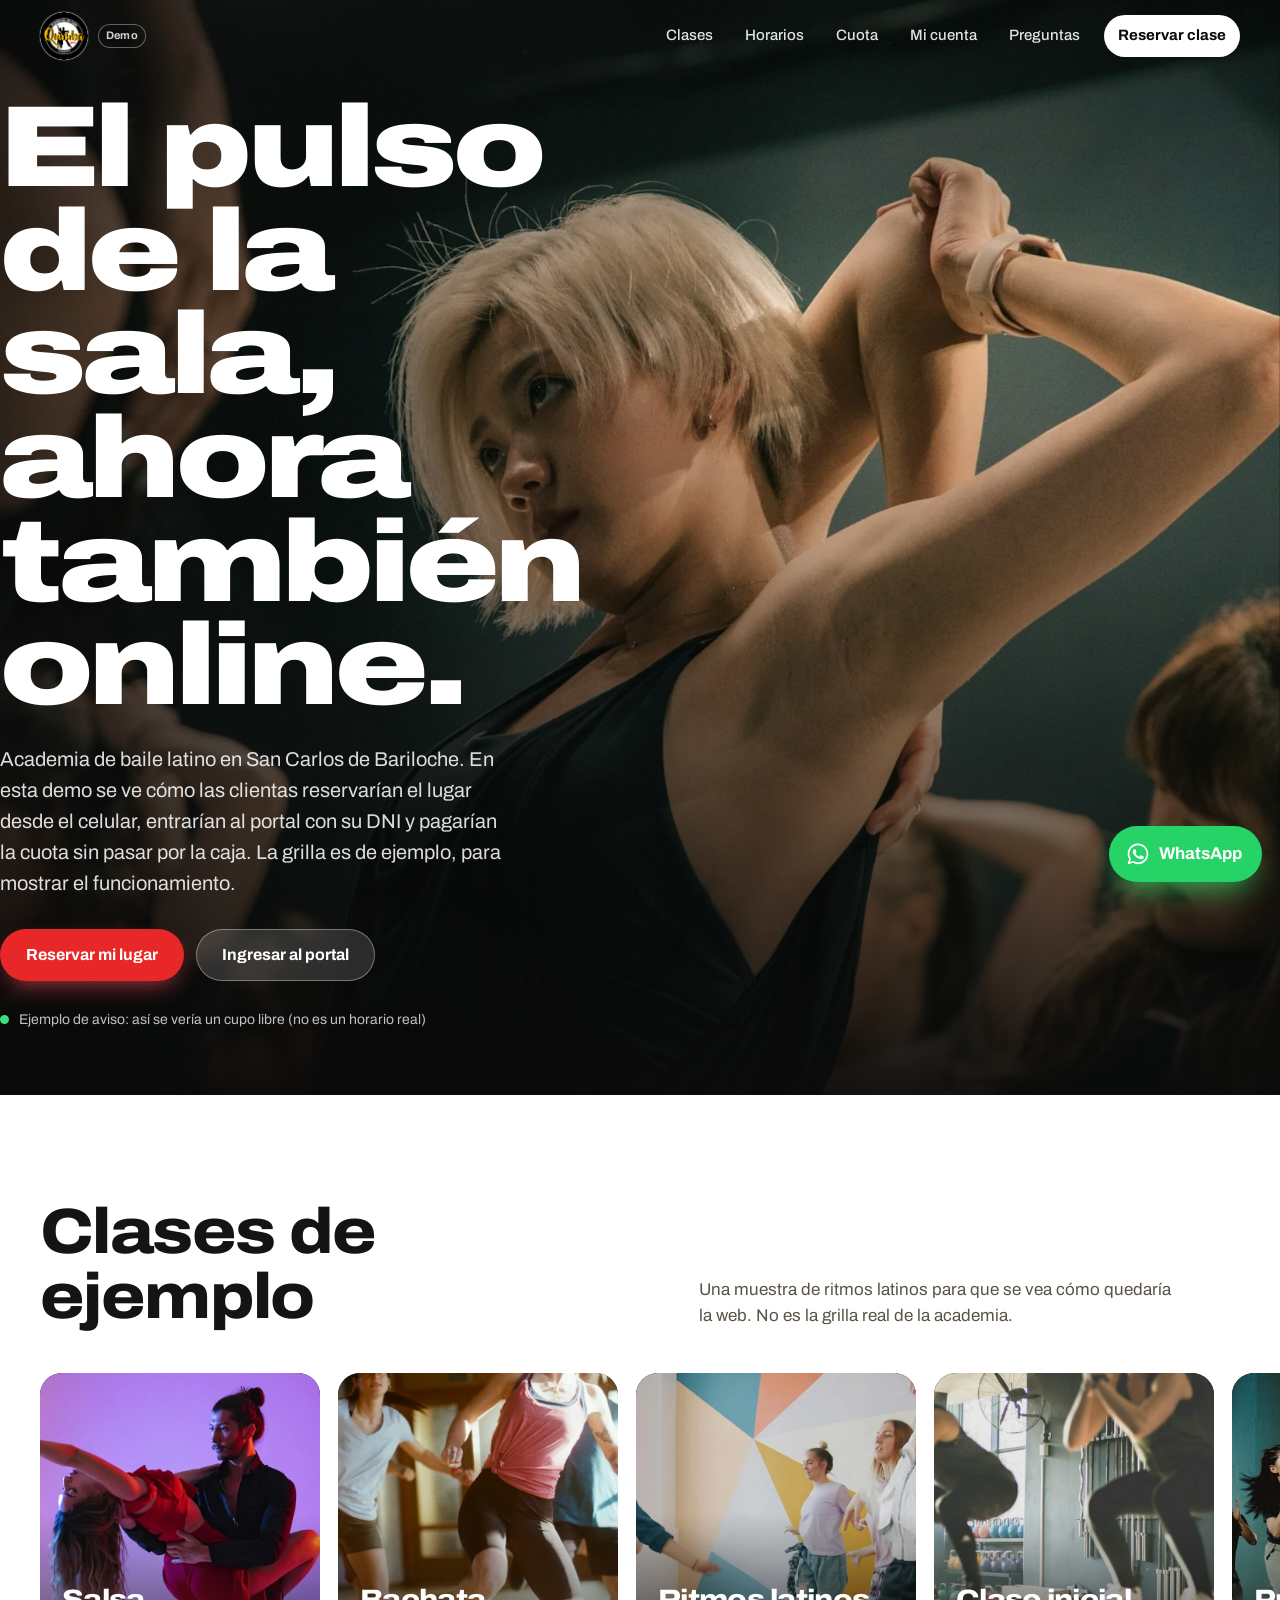
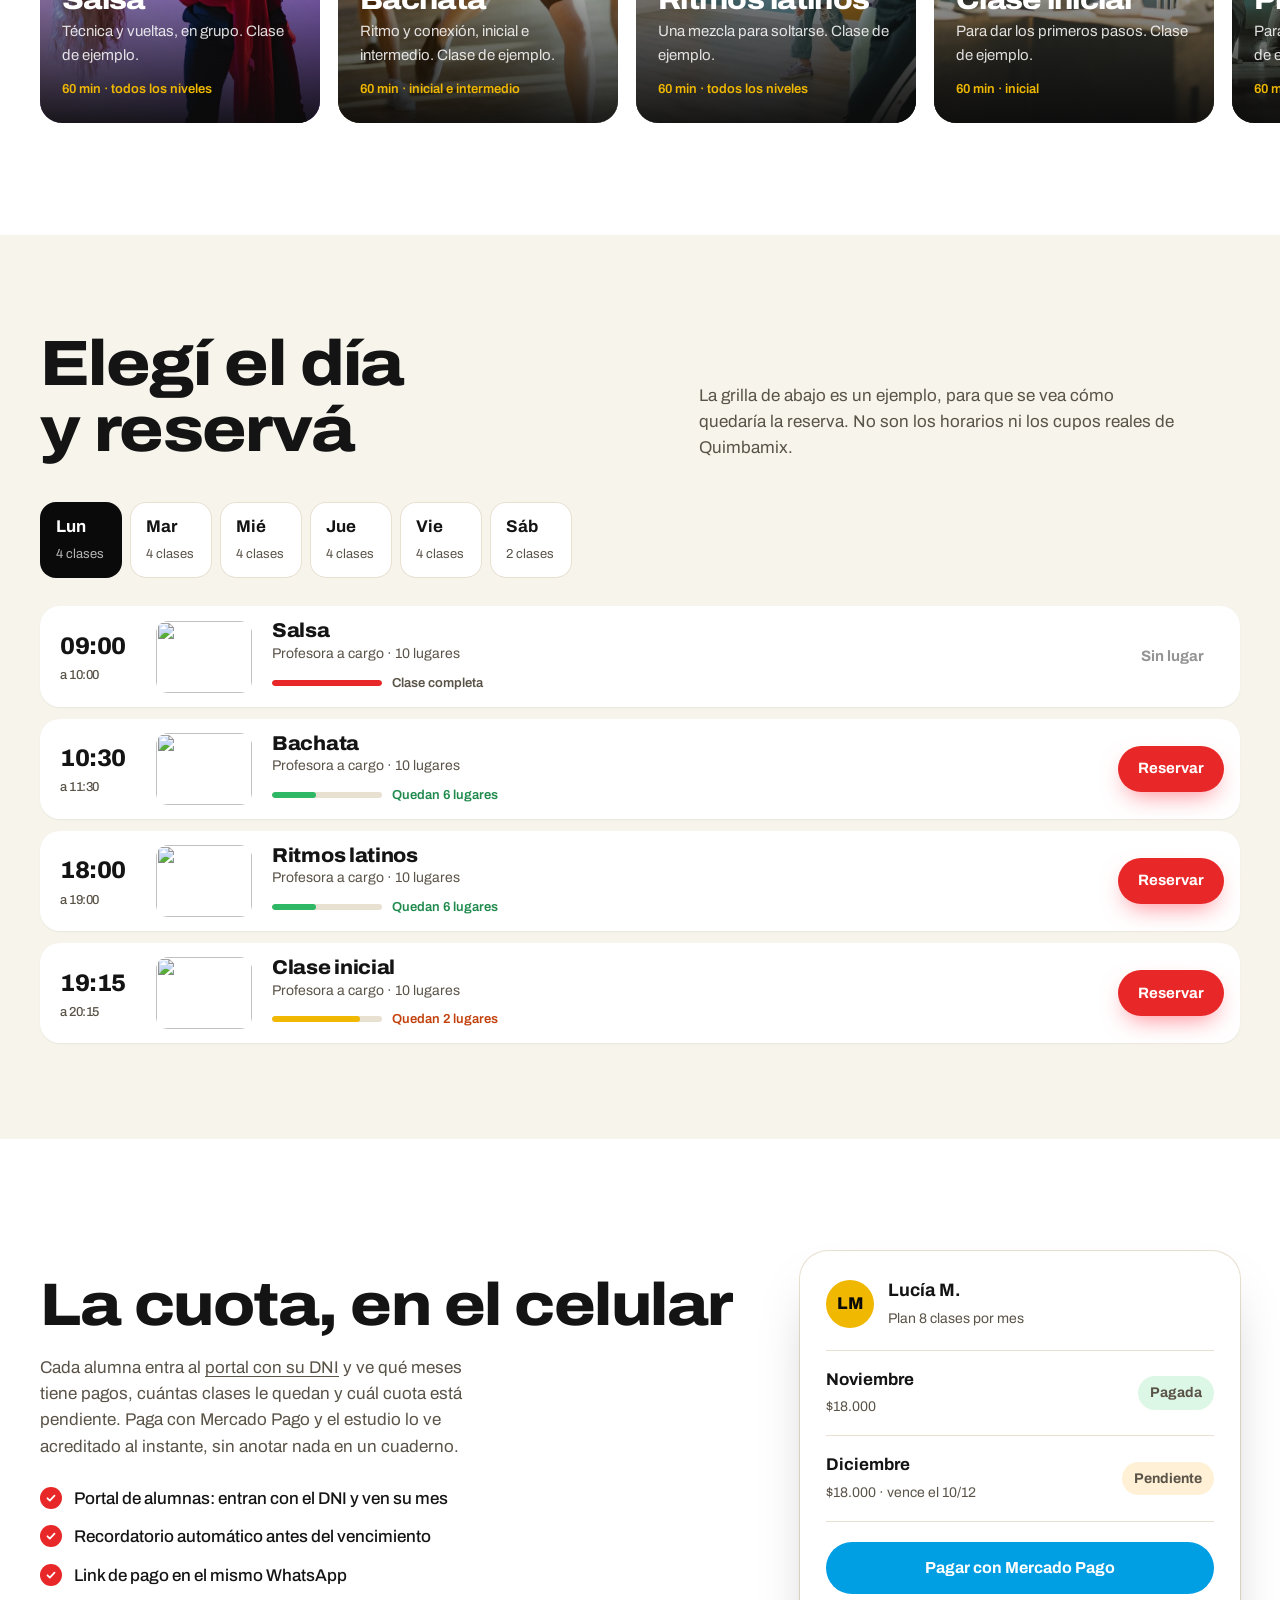
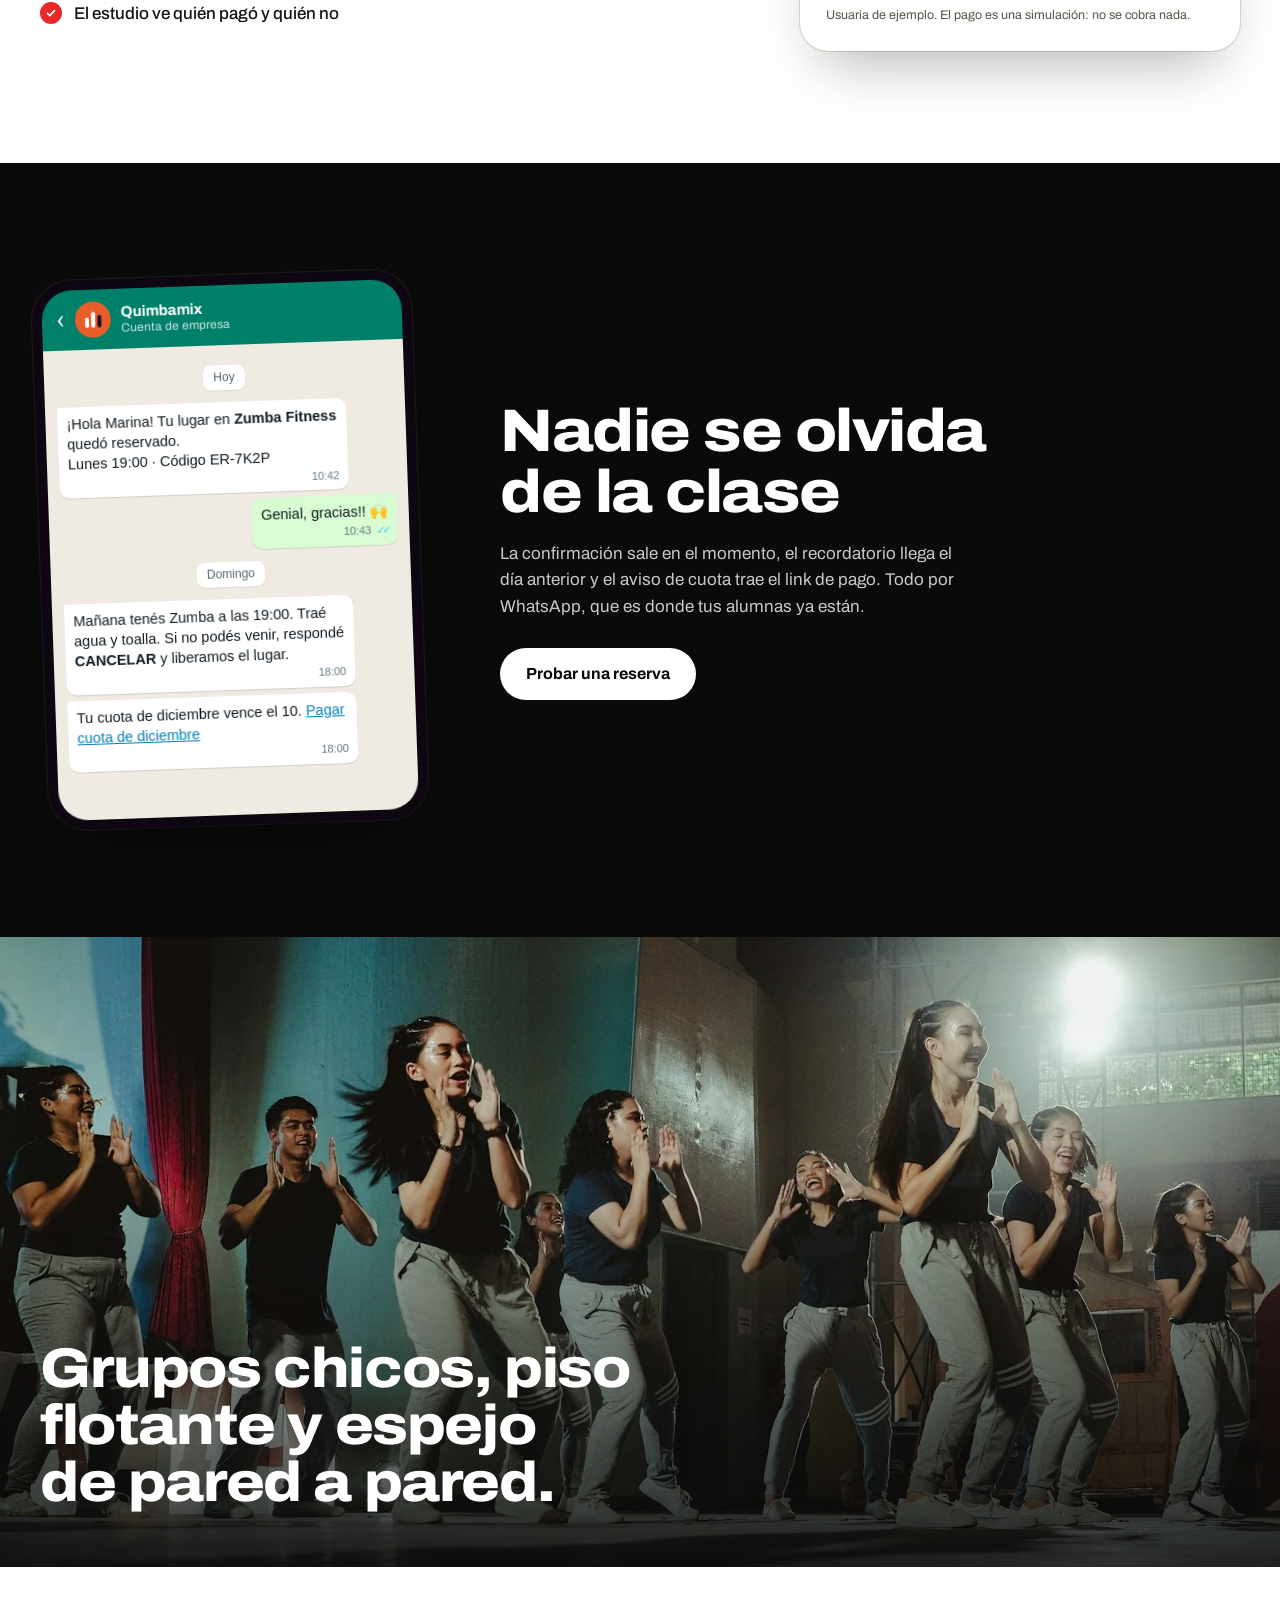
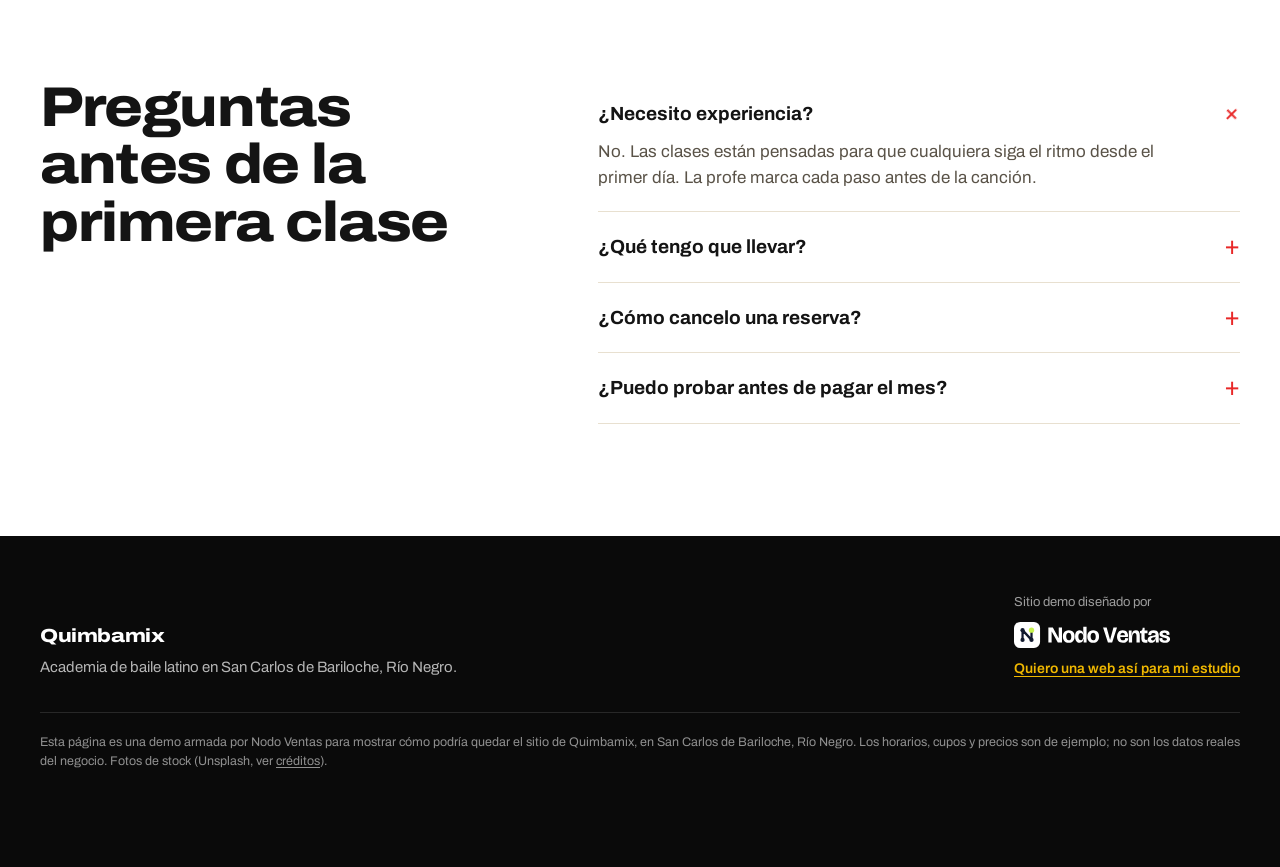
==== commit f5ec4e82: "Branding real del negocio: logo, colores y fotos públicas" ====
--- a/index.html
+++ b/index.html
@@ -6,8 +6,8 @@
   <title>Quimbamix · San Carlos de Bariloche</title>
   <meta name="description" content="Demo de Nodo Ventas para Quimbamix, academia de baile latino en San Carlos de Bariloche: reserva desde el celular, portal y cuota. Horarios y precios de ejemplo.">
   <meta name="robots" content="noindex, nofollow">
-  <meta name="theme-color" content="#1C1230">
-  <link rel="icon" href="favicon.svg" type="image/svg+xml">
+  <meta name="theme-color" content="#0A0A0A">
+  <link rel="icon" href="img/brand/favicon.png" type="image/png">
   <link rel="preconnect" href="https://fonts.googleapis.com">
   <link rel="preconnect" href="https://fonts.gstatic.com" crossorigin>
   <link href="https://fonts.googleapis.com/css2?family=Archivo:wdth,wght@62..125,400..900&display=swap" rel="stylesheet">
@@ -20,8 +20,7 @@
   <header class="site-header" id="top">
     <div class="wrap header-inner">
       <a class="brand" href="#inicio" aria-label="Quimbamix, inicio">
-        <svg class="brand-mark" viewBox="0 0 64 64" aria-hidden="true"><rect width="64" height="64" rx="16" fill="#E85D2A"/><rect x="15" y="26" width="8" height="22" rx="4" fill="#fff"/><rect x="28" y="14" width="8" height="34" rx="4" fill="#fff"/><rect x="41" y="22" width="8" height="26" rx="4" fill="#1C1230"/></svg>
-        <span class="brand-name">Quimbamix</span>
+        <img class="brand-logo round" src="img/brand/logo.png" alt="Quimbamix">
       </a>
       <a class="demo-tag" href="oferta/" title="Sitio demo hecho por Nodo Ventas">Demo</a>
       <button class="menu-btn" type="button" aria-expanded="false" aria-controls="nav" aria-label="Abrir menú"><span></span><span></span></button>
--- a/styles.css
+++ b/styles.css
@@ -1,14 +1,14 @@
 :root {
-  --plum: #1C1230;
-  --plum-2: #2C1A48;
-  --coral: #E85D2A;
-  --coral-ink: #C94A1C;
-  --amber: #F0C14A;
+  --plum: #0A0A0A;
+  --plum-2: #1A1A1A;
+  --coral: #E82828;
+  --coral-ink: #C01C1C;
+  --amber: #F0B800;
   --paper: #FFFFFF;
-  --mist: #F8F3EC;
-  --ink: #1C1230;
-  --ink-soft: #5A4D62;
-  --line: #E8DFD4;
+  --mist: #F7F4EC;
+  --ink: #141414;
+  --ink-soft: #5A5348;
+  --line: #E8E0D0;
   --mp: #009EE3;
   --wa: #25D366;
   --font: "Archivo", "Helvetica Neue", Arial, sans-serif;
@@ -33,11 +33,28 @@
 
 /* header */
 .site-header { position: fixed; inset: 0 0 auto; z-index: 40; color: #fff; transition: background .4s var(--ease), box-shadow .4s var(--ease); }
-.site-header.solid { background: rgba(36, 16, 43, .92); backdrop-filter: saturate(1.4) blur(14px); box-shadow: 0 1px 0 rgba(255,255,255,.08); }
+.site-header.solid { background: rgba(10, 10, 10, .92); backdrop-filter: saturate(1.4) blur(14px); box-shadow: 0 1px 0 rgba(255,255,255,.08); }
 .header-inner { display: flex; align-items: center; justify-content: space-between; min-height: 72px; gap: 16px; }
 .brand { display: inline-flex; align-items: center; gap: 10px; text-decoration: none; }
 .brand-mark { width: 34px; height: 34px; }
 .brand-name { font-weight: 800; font-size: 19px; letter-spacing: -0.02em; font-variation-settings: "wdth" 118; }
+
+/* branding real */
+.brand-logo { display: block; height: 44px; width: auto; max-width: 200px; object-fit: contain; }
+.brand-logo.round { height: 48px; width: 48px; max-width: 48px; border-radius: 50%; background: #fff; object-fit: cover; box-shadow: 0 0 0 1px rgba(255,255,255,.18); }
+.brand-logo.tile { height: 52px; width: auto; max-width: 168px; border-radius: 8px; background: #fff; padding: 3px 5px; object-fit: contain; }
+.brand-wordmark { display: flex; flex-direction: column; justify-content: center; line-height: 1; color: #fff; text-decoration: none; }
+.brand-wordmark .wm-name { font-weight: 500; font-size: 22px; letter-spacing: 0.01em; font-variation-settings: "wdth" 110; }
+.brand-wordmark .wm-sub { font-size: 9px; font-weight: 600; letter-spacing: 0.16em; text-transform: uppercase; opacity: .88; margin-top: 3px; }
+.brand-wordmark.gm .wm-name { font-weight: 800; font-size: 24px; letter-spacing: -0.04em; text-transform: lowercase; font-variation-settings: "wdth" 125; }
+.brand-wordmark.gm .wm-sub { letter-spacing: 0.22em; font-weight: 600; font-size: 9px; }
+@media (max-width: 860px) {
+  .brand-logo { height: 38px; max-width: 150px; }
+  .brand-logo.round { height: 42px; width: 42px; max-width: 42px; }
+  .brand-logo.tile { height: 48px; max-width: 150px; }
+  .brand-wordmark .wm-name { font-size: 20px; }
+}
+
 .nav { display: flex; align-items: center; gap: 4px; }
 .nav a { text-decoration: none; font-size: 15px; font-weight: 500; padding: 9px 14px; border-radius: 999px; opacity: .88; transition: background .2s, opacity .2s; }
 .nav a:hover { opacity: 1; background: rgba(255,255,255,.1); }
@@ -74,7 +91,7 @@
 /* hero */
 .hero { position: relative; min-height: 100svh; display: flex; align-items: flex-end; color: #fff; overflow: hidden; background: var(--plum); }
 .hero-img { position: absolute; inset: 0; width: 100%; height: 100%; object-fit: cover; object-position: 62% 30%; transform: scale(1.06); animation: settle 1.8s var(--ease) forwards; }
-.hero-shade { position: absolute; inset: 0; background: linear-gradient(180deg, rgba(28, 18, 48,.55) 0%, rgba(28, 18, 48,0) 28%, rgba(28, 18, 48,.2) 50%, rgba(28, 18, 48,.94) 100%), linear-gradient(90deg, rgba(28, 18, 48,.7) 0%, rgba(28, 18, 48,0) 65%); }
+.hero-shade { position: absolute; inset: 0; background: linear-gradient(180deg, rgba(10, 10, 10,.55) 0%, rgba(10, 10, 10,0) 28%, rgba(10, 10, 10,.2) 50%, rgba(10, 10, 10,.94) 100%), linear-gradient(90deg, rgba(10, 10, 10,.7) 0%, rgba(10, 10, 10,0) 65%); }
 .hero-inner { position: relative; padding: 96px 0 64px; display: grid; grid-template-columns: 1.15fr minmax(260px, 360px); gap: 40px; align-items: end; width: 100%; }
 .hero-video { width: min(100%, 360px); aspect-ratio: 9 / 16; justify-self: end; border-radius: 22px; overflow: hidden; background: #000; box-shadow: 0 28px 60px -18px rgba(0,0,0,.7), 0 0 0 1px rgba(255,255,255,.14); }
 .hero-video video { width: 100%; height: 100%; display: block; object-fit: contain; background: #000; }
@@ -104,7 +121,7 @@
 @media (max-width: 860px) { .rail { grid-auto-columns: 78%; } }
 .class-tile { position: relative; scroll-snap-align: start; border-radius: 22px; overflow: hidden; aspect-ratio: 4 / 5; background: var(--plum); color: #fff; isolation: isolate; }
 .class-tile img { position: absolute; inset: 0; width: 100%; height: 100%; object-fit: cover; transition: transform .8s var(--ease); z-index: -1; }
-.class-tile::after { content: ""; position: absolute; inset: 0; z-index: -1; background: linear-gradient(180deg, rgba(28, 18, 48,0) 40%, rgba(28, 18, 48,.92) 100%); }
+.class-tile::after { content: ""; position: absolute; inset: 0; z-index: -1; background: linear-gradient(180deg, rgba(10, 10, 10,0) 40%, rgba(10, 10, 10,.92) 100%); }
 .class-tile:hover img { transform: scale(1.05); }
 .tile-copy { position: absolute; inset: auto 0 0; padding: 22px; }
 .tile-copy h3 { font-size: 28px; }
@@ -121,7 +138,7 @@
 .day[aria-selected="true"] { background: var(--plum); color: #fff; box-shadow: none; }
 .day[aria-selected="true"] small { color: rgba(255,255,255,.7); }
 .schedule { display: grid; gap: 12px; }
-.slot { display: grid; grid-template-columns: 76px 96px 1fr auto; align-items: center; gap: 20px; padding: 14px 16px 14px 20px; border-radius: 20px; background: #fff; box-shadow: 0 1px 2px rgba(28, 18, 48,.06); animation: rise .5s var(--ease) both; opacity: 0; transform: translateY(8px); }
+.slot { display: grid; grid-template-columns: 76px 96px 1fr auto; align-items: center; gap: 20px; padding: 14px 16px 14px 20px; border-radius: 20px; background: #fff; box-shadow: 0 1px 2px rgba(10, 10, 10,.06); animation: rise .5s var(--ease) both; opacity: 0; transform: translateY(8px); }
 .slot:nth-child(2) { animation-delay: .05s; } .slot:nth-child(3) { animation-delay: .1s; }
 .slot-time { font-size: 24px; font-weight: 800; font-variant-numeric: tabular-nums; letter-spacing: -0.02em; }
 .slot-time small { display: block; font-size: 13px; font-weight: 500; color: var(--ink-soft); }
@@ -151,7 +168,7 @@
 .ticks { list-style: none; padding: 0; margin: 26px 0 0; display: grid; gap: 12px; }
 .ticks li { display: flex; gap: 12px; align-items: flex-start; font-weight: 500; }
 .ticks li::before { content: ""; flex: 0 0 22px; height: 22px; border-radius: 50%; background: var(--coral) url("data:image/svg+xml,%3Csvg xmlns='http://www.w3.org/2000/svg' viewBox='0 0 24 24'%3E%3Cpath d='M6 12.5l4 4L18 8' fill='none' stroke='white' stroke-width='3' stroke-linecap='round' stroke-linejoin='round'/%3E%3C/svg%3E") center/14px no-repeat; margin-top: 1px; }
-.account { background: #fff; border-radius: 28px; padding: 26px; box-shadow: 0 30px 60px -24px rgba(28, 18, 48,.35), 0 0 0 1px var(--line); }
+.account { background: #fff; border-radius: 28px; padding: 26px; box-shadow: 0 30px 60px -24px rgba(10, 10, 10,.35), 0 0 0 1px var(--line); }
 .account-head { display: flex; gap: 14px; align-items: center; padding-bottom: 18px; border-bottom: 1px solid var(--line); }
 .account-head strong { display: block; font-size: 18px; } .account-head span { color: var(--ink-soft); font-size: 14px; }
 .avatar { width: 48px; height: 48px; border-radius: 50%; display: grid; place-items: center; background: var(--amber); color: var(--plum); font-weight: 800; }
@@ -191,7 +208,7 @@
 /* sala */
 .sala { position: relative; min-height: 70vh; display: flex; align-items: flex-end; color: #fff; }
 .sala img { position: absolute; inset: 0; width: 100%; height: 100%; object-fit: cover; }
-.sala::before { content: ""; position: absolute; inset: 0; z-index: 1; background: linear-gradient(0deg, rgba(28, 18, 48,.85), rgba(28, 18, 48,0) 60%); }
+.sala::before { content: ""; position: absolute; inset: 0; z-index: 1; background: linear-gradient(0deg, rgba(10, 10, 10,.85), rgba(10, 10, 10,0) 60%); }
 .sala-copy { position: relative; z-index: 2; padding-bottom: 56px; }
 .sala-copy h2 { font-size: clamp(30px, 4.4vw, 56px); max-width: 18ch; }
 
@@ -221,7 +238,7 @@
 .wa-float { position: fixed; right: 18px; bottom: 18px; z-index: 50; display: inline-flex; align-items: center; gap: 8px; height: 56px; padding: 0 20px 0 16px; border-radius: 999px; background: var(--wa); color: #fff; font-weight: 700; text-decoration: none; box-shadow: 0 14px 30px -10px rgba(37,211,102,.8); transition: transform .2s var(--ease); }
 .wa-float:hover { transform: translateY(-2px); }
 .wa-float svg { width: 26px; height: 26px; }
-.demo-chip { position: fixed; left: 14px; bottom: 18px; z-index: 50; font-size: 12px; font-weight: 600; text-decoration: none; padding: 7px 12px; border-radius: 999px; background: rgba(28, 18, 48,.78); color: rgba(255,255,255,.9); backdrop-filter: blur(8px); box-shadow: inset 0 0 0 1px rgba(255,255,255,.18); }
+.demo-chip { position: fixed; left: 14px; bottom: 18px; z-index: 50; font-size: 12px; font-weight: 600; text-decoration: none; padding: 7px 12px; border-radius: 999px; background: rgba(10, 10, 10,.78); color: rgba(255,255,255,.9); backdrop-filter: blur(8px); box-shadow: inset 0 0 0 1px rgba(255,255,255,.18); }
 @media (max-width: 520px) { .wa-float span { display: none; } .wa-float { padding: 0; width: 56px; justify-content: center; } }
 
 /* modal */
